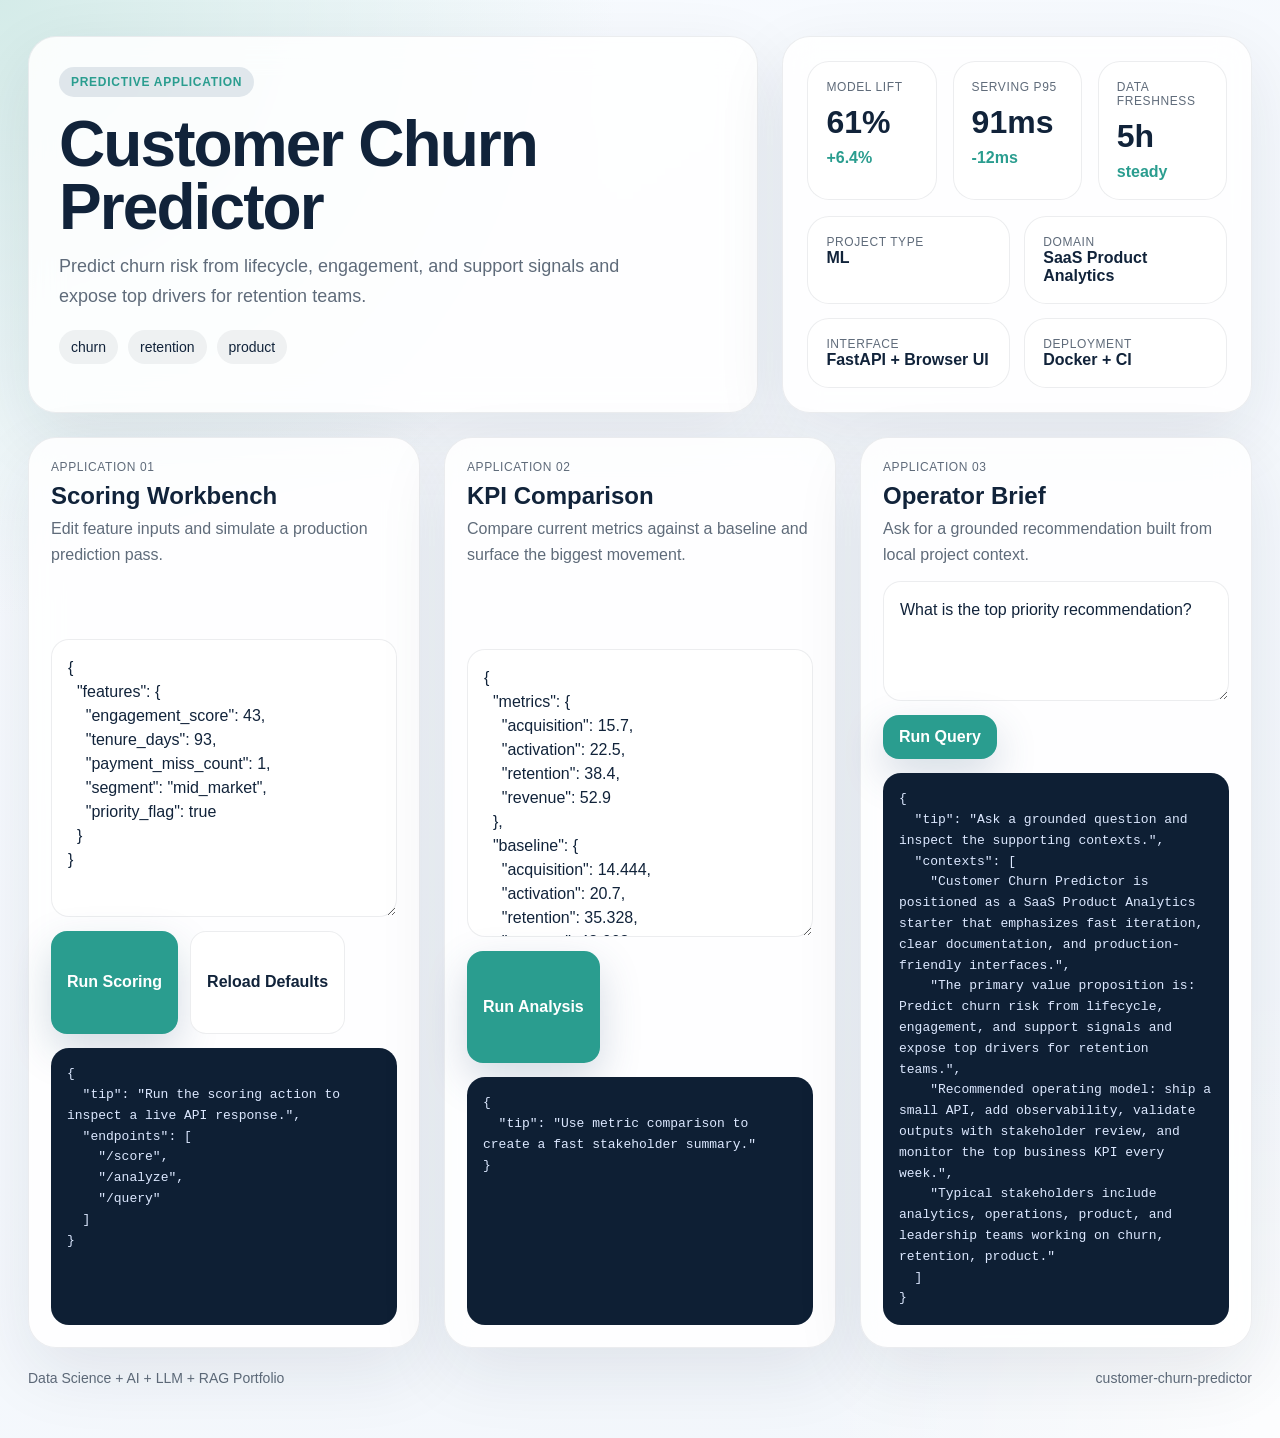
==== src/app/web/index.html @ 60775313 "Publish production-ready portfolio project" ====
<!doctype html>
        <html lang="en">
        <head>
          <meta charset="utf-8">
          <meta name="viewport" content="width=device-width, initial-scale=1">
          <title>Customer Churn Predictor</title>
          <link rel="stylesheet" href="./styles.css">
          <style>:root { --accent: #2a9d8f; }</style>
        </head>
        <body>
          <div class="page">
            <section class="hero">
              <div class="panel hero-copy">
                <span class="eyebrow">Predictive Application</span>
                <h1 id="project-title">Customer Churn Predictor</h1>
                <p id="project-summary" class="lead">Predict churn risk from lifecycle, engagement, and support signals and expose top drivers for retention teams.</p>
                <ul id="project-tags" class="tag-list">
                  <li>churn</li><li>retention</li><li>product</li>
                </ul>
              </div>
              <div class="panel hero-side">
                <div class="metric-grid">
                  <article class='card'><span>Model Lift</span><strong>61%</strong><em>+6.4%</em></article>
<article class='card'><span>Serving P95</span><strong>91ms</strong><em>-12ms</em></article>
<article class='card'><span>Data Freshness</span><strong>5h</strong><em>steady</em></article>
                </div>
                <div class="mini-grid">
                  <article class='mini-card'><span>Project Type</span><strong>ML</strong></article><article class='mini-card'><span>Domain</span><strong>SaaS Product Analytics</strong></article><article class='mini-card'><span>Interface</span><strong>FastAPI + Browser UI</strong></article><article class='mini-card'><span>Deployment</span><strong>Docker + CI</strong></article>
                </div>
              </div>
            </section>
            <section class="app-grid">
              <article class="panel module">
                <div class="module-header">
                  <span>Application 01</span>
                  <h2>Scoring Workbench</h2>
                  <p>Edit feature inputs and simulate a production prediction pass.</p>
                </div>
                <textarea id="score-input"></textarea>
                <div class="button-row">
                  <button id="run-score">Run Scoring</button>
                  <button id="load-defaults" class="secondary" type="button">Reload Defaults</button>
                </div>
                <pre id="score-output"></pre>
              </article>
              <article class="panel module">
                <div class="module-header">
                  <span>Application 02</span>
                  <h2>KPI Comparison</h2>
                  <p>Compare current metrics against a baseline and surface the biggest movement.</p>
                </div>
                <textarea id="analyze-input"></textarea>
                <div class="button-row">
                  <button id="run-analyze">Run Analysis</button>
                </div>
                <pre id="analyze-output"></pre>
              </article>
              <article class="panel module">
                <div class="module-header">
                  <span>Application 03</span>
                  <h2>Operator Brief</h2>
                  <p>Ask for a grounded recommendation built from local project context.</p>
                </div>
                <textarea id="query-input" class="query-input"></textarea>
                <div class="button-row">
                  <button id="run-query">Run Query</button>
                </div>
                <pre id="query-output"></pre>
              </article>
            </section>
            <footer class="footer">
              <span>Data Science + AI + LLM + RAG Portfolio</span>
              <span>customer-churn-predictor</span>
            </footer>
          </div>
          <script id="bootstrap-data" type="application/json">{"project": {"slug": "customer-churn-predictor", "title": "Customer Churn Predictor", "project_type": "ml", "domain": "SaaS Product Analytics", "summary": "Predict churn risk from lifecycle, engagement, and support signals and expose top drivers for retention teams.", "tags": ["churn", "retention", "product"]}, "sample_features": {"engagement_score": 43, "tenure_days": 93, "payment_miss_count": 1, "segment": "mid_market", "priority_flag": true}, "sample_metrics": {"acquisition": 15.7, "activation": 22.5, "retention": 38.4, "revenue": 52.9}, "sample_query": "What is the top priority recommendation?", "knowledge_base": ["Customer Churn Predictor is positioned as a SaaS Product Analytics starter that emphasizes fast iteration, clear documentation, and production-friendly interfaces.", "The primary value proposition is: Predict churn risk from lifecycle, engagement, and support signals and expose top drivers for retention teams.", "Recommended operating model: ship a small API, add observability, validate outputs with stakeholder review, and monitor the top business KPI every week.", "Typical stakeholders include analytics, operations, product, and leadership teams working on churn, retention, product."], "dashboard_metrics": [{"label": "Model Lift", "value": "61%", "delta": "+6.4%"}, {"label": "Serving P95", "value": "91ms", "delta": "-12ms"}, {"label": "Data Freshness", "value": "5h", "delta": "steady"}]}</script>
          <script src="./app.js"></script>
        </body>
        </html>
---- src/app/web/styles.css ----
:root {
  --accent: #3d5a80;
  --accent-soft: rgba(61, 90, 128, 0.14);
  --bg: #f2f6fb;
  --card: rgba(255, 255, 255, 0.86);
  --line: rgba(16, 32, 51, 0.08);
  --ink: #11233a;
  --muted: #5f6b7a;
  --success: #2a9d8f;
}
* { box-sizing: border-box; }
html, body { margin: 0; min-height: 100%; }
body {
  font-family: "Avenir Next", "Segoe UI", sans-serif;
  color: var(--ink);
  background:
    radial-gradient(circle at top left, color-mix(in srgb, var(--accent) 20%, white), transparent 32%),
    radial-gradient(circle at bottom right, rgba(255,255,255,0.82), transparent 24%),
    linear-gradient(145deg, #f8fbff, var(--bg));
}
.page {
  max-width: 1320px;
  margin: 0 auto;
  padding: 36px 28px 52px;
}
.hero {
  display: grid;
  grid-template-columns: 1.4fr 0.9fr;
  gap: 24px;
  margin-bottom: 24px;
}
.panel {
  background: var(--card);
  border: 1px solid var(--line);
  border-radius: 28px;
  box-shadow: 0 24px 70px rgba(17, 35, 58, 0.09);
  backdrop-filter: blur(16px);
}
.hero-copy {
  padding: 30px;
}
.eyebrow {
  display: inline-flex;
  align-items: center;
  gap: 8px;
  padding: 8px 12px;
  background: var(--accent-soft);
  color: var(--accent);
  border-radius: 999px;
  text-transform: uppercase;
  letter-spacing: 0.06em;
  font-size: 12px;
  font-weight: 700;
}
h1 {
  margin: 16px 0 14px;
  font-size: clamp(2.2rem, 5vw, 4rem);
  line-height: 0.98;
  letter-spacing: -0.03em;
}
.lead {
  font-size: 18px;
  line-height: 1.65;
  color: var(--muted);
  max-width: 60ch;
  margin: 0;
}
.tag-list {
  display: flex;
  flex-wrap: wrap;
  gap: 10px;
  list-style: none;
  margin: 18px 0 0;
  padding: 0;
}
.tag-list li {
  padding: 9px 12px;
  border-radius: 999px;
  background: rgba(17, 35, 58, 0.06);
  color: var(--ink);
  font-size: 14px;
}
.hero-side {
  padding: 24px;
  display: grid;
  gap: 16px;
  align-content: space-between;
}
.metric-grid {
  display: grid;
  grid-template-columns: repeat(3, minmax(0, 1fr));
  gap: 16px;
}
.metric-card,
.mini-card,
.card {
  background: white;
  border: 1px solid var(--line);
  border-radius: 22px;
  padding: 18px;
}
.metric-card span,
.card span,
.mini-card span,
.module-header span {
  display: block;
  color: var(--muted);
  text-transform: uppercase;
  letter-spacing: 0.05em;
  font-size: 12px;
}
.metric-card strong,
.card strong {
  display: block;
  font-size: 32px;
  margin-top: 10px;
}
.metric-card em,
.card em {
  display: inline-block;
  margin-top: 8px;
  font-style: normal;
  color: var(--accent);
  font-weight: 700;
}
.mini-grid {
  display: grid;
  grid-template-columns: repeat(2, minmax(0, 1fr));
  gap: 14px;
}
.app-grid {
  display: grid;
  grid-template-columns: repeat(3, minmax(0, 1fr));
  gap: 24px;
}
.module {
  padding: 22px;
  display: grid;
  gap: 14px;
}
.module-header h2 {
  margin: 8px 0 6px;
  font-size: 24px;
}
.module-header p {
  margin: 0;
  color: var(--muted);
  line-height: 1.6;
}
textarea, input, button {
  font: inherit;
}
textarea {
  width: 100%;
  min-height: 220px;
  resize: vertical;
  border: 1px solid var(--line);
  border-radius: 18px;
  padding: 16px;
  background: rgba(255,255,255,0.92);
  color: var(--ink);
  line-height: 1.5;
}
.query-input {
  min-height: 120px;
}
button {
  border: 0;
  border-radius: 16px;
  background: var(--accent);
  color: white;
  padding: 13px 16px;
  font-weight: 700;
  cursor: pointer;
  box-shadow: 0 16px 40px rgba(61, 90, 128, 0.22);
}
button.secondary {
  background: white;
  color: var(--ink);
  border: 1px solid var(--line);
  box-shadow: none;
}
.button-row {
  display: flex;
  gap: 12px;
  flex-wrap: wrap;
}
pre {
  margin: 0;
  white-space: pre-wrap;
  word-break: break-word;
  background: #0e1f34;
  color: #dce8ff;
  border-radius: 18px;
  padding: 16px;
  min-height: 180px;
  font-size: 13px;
  line-height: 1.6;
  overflow: auto;
}
.footer {
  display: flex;
  justify-content: space-between;
  margin-top: 22px;
  color: var(--muted);
  font-size: 14px;
}
@media (max-width: 1080px) {
  .hero, .app-grid { grid-template-columns: 1fr; }
  .metric-grid { grid-template-columns: 1fr; }
}
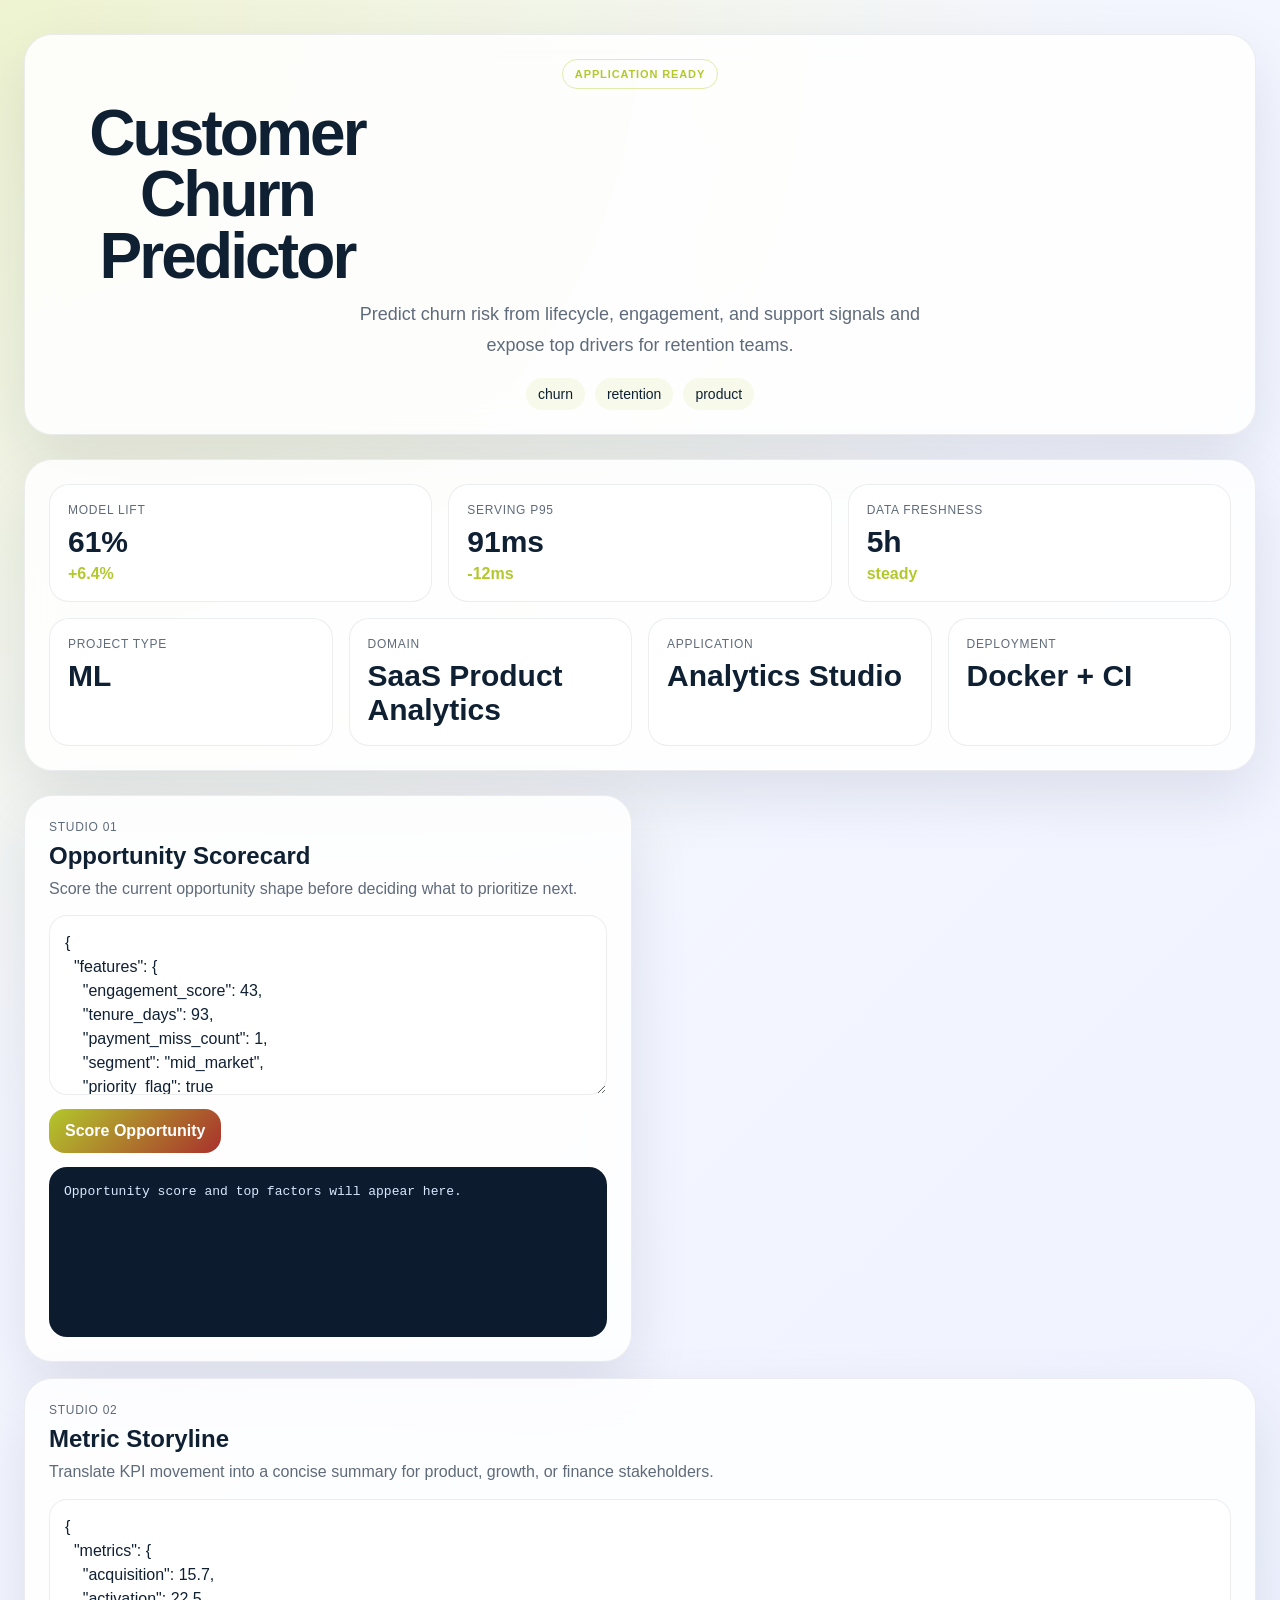
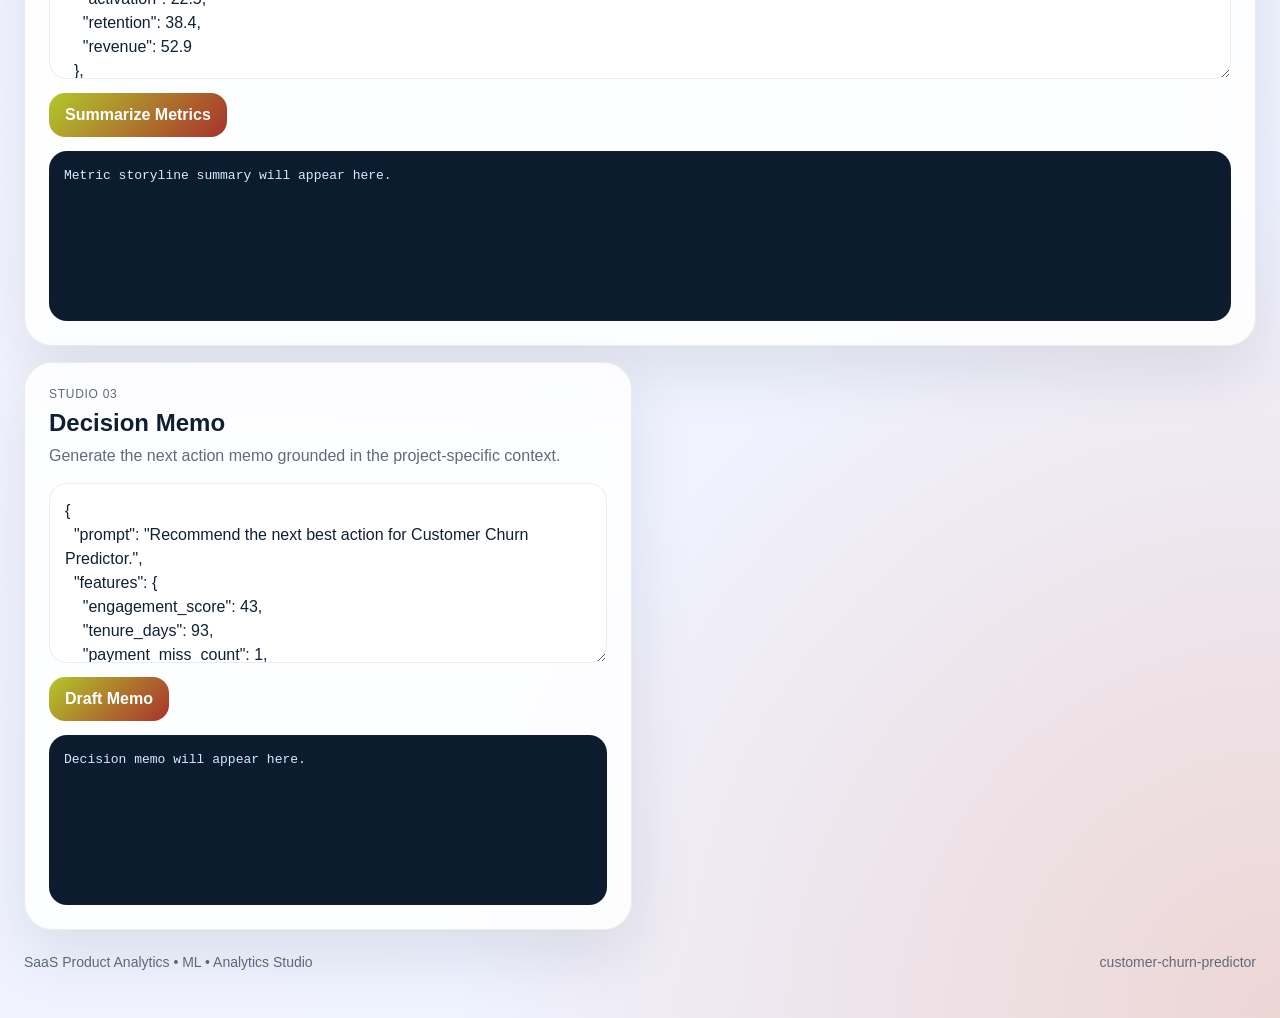
==== commit 18707084: "Publish production-ready portfolio project" ====
--- a/src/app/web/index.html
+++ b/src/app/web/index.html
@@ -6,13 +6,12 @@
           <meta name="viewport" content="width=device-width, initial-scale=1">
           <title>Customer Churn Predictor</title>
           <link rel="stylesheet" href="./styles.css">
-          <style>:root { --accent: #2a9d8f; }</style>
         </head>
-        <body>
-          <div class="page">
+        <body class="surface-aurora">
+          <div class="page layout-folio eyebrow-outline headline-compact modules-2 hero-align-split">
             <section class="hero">
               <div class="panel hero-copy">
-                <span class="eyebrow">Predictive Application</span>
+                <span class="eyebrow" data-health>Analytics Studio</span>
                 <h1 id="project-title">Customer Churn Predictor</h1>
                 <p id="project-summary" class="lead">Predict churn risk from lifecycle, engagement, and support signals and expose top drivers for retention teams.</p>
                 <ul id="project-tags" class="tag-list">
@@ -26,55 +25,90 @@
 <article class='card'><span>Data Freshness</span><strong>5h</strong><em>steady</em></article>
                 </div>
                 <div class="mini-grid">
-                  <article class='mini-card'><span>Project Type</span><strong>ML</strong></article><article class='mini-card'><span>Domain</span><strong>SaaS Product Analytics</strong></article><article class='mini-card'><span>Interface</span><strong>FastAPI + Browser UI</strong></article><article class='mini-card'><span>Deployment</span><strong>Docker + CI</strong></article>
+                  <article class='mini-card'><span>Project Type</span><strong>ML</strong></article><article class='mini-card'><span>Domain</span><strong>SaaS Product Analytics</strong></article><article class='mini-card'><span>Application</span><strong>Analytics Studio</strong></article><article class='mini-card'><span>Deployment</span><strong>Docker + CI</strong></article>
                 </div>
               </div>
             </section>
             <section class="app-grid">
-              <article class="panel module">
-                <div class="module-header">
-                  <span>Application 01</span>
-                  <h2>Scoring Workbench</h2>
-                  <p>Edit feature inputs and simulate a production prediction pass.</p>
-                </div>
-                <textarea id="score-input"></textarea>
-                <div class="button-row">
-                  <button id="run-score">Run Scoring</button>
-                  <button id="load-defaults" class="secondary" type="button">Reload Defaults</button>
-                </div>
-                <pre id="score-output"></pre>
-              </article>
-              <article class="panel module">
-                <div class="module-header">
-                  <span>Application 02</span>
-                  <h2>KPI Comparison</h2>
-                  <p>Compare current metrics against a baseline and surface the biggest movement.</p>
-                </div>
-                <textarea id="analyze-input"></textarea>
-                <div class="button-row">
-                  <button id="run-analyze">Run Analysis</button>
-                </div>
-                <pre id="analyze-output"></pre>
-              </article>
-              <article class="panel module">
-                <div class="module-header">
-                  <span>Application 03</span>
-                  <h2>Operator Brief</h2>
-                  <p>Ask for a grounded recommendation built from local project context.</p>
-                </div>
-                <textarea id="query-input" class="query-input"></textarea>
-                <div class="button-row">
-                  <button id="run-query">Run Query</button>
-                </div>
-                <pre id="query-output"></pre>
-              </article>
+              <article class="panel module js-module span-normal">
+          <div class="module-header">
+            <span>Studio 01</span>
+            <h2>Opportunity Scorecard</h2>
+            <p>Score the current opportunity shape before deciding what to prioritize next.</p>
+          </div>
+          <textarea class="js-input">{
+  &quot;features&quot;: {
+    &quot;engagement_score&quot;: 43,
+    &quot;tenure_days&quot;: 93,
+    &quot;payment_miss_count&quot;: 1,
+    &quot;segment&quot;: &quot;mid_market&quot;,
+    &quot;priority_flag&quot;: true
+  }
+}</textarea>
+          <div class="button-row">
+            <button class="js-run" data-endpoint="/score" data-input-mode="json">Score Opportunity</button>
+          </div>
+          <pre class="js-output">Opportunity score and top factors will appear here.</pre>
+        </article>
+<article class="panel module js-module span-wide">
+          <div class="module-header">
+            <span>Studio 02</span>
+            <h2>Metric Storyline</h2>
+            <p>Translate KPI movement into a concise summary for product, growth, or finance stakeholders.</p>
+          </div>
+          <textarea class="js-input">{
+  &quot;metrics&quot;: {
+    &quot;acquisition&quot;: 15.7,
+    &quot;activation&quot;: 22.5,
+    &quot;retention&quot;: 38.4,
+    &quot;revenue&quot;: 52.9
+  },
+  &quot;baseline&quot;: {
+    &quot;acquisition&quot;: 14.44,
+    &quot;activation&quot;: 20.7,
+    &quot;retention&quot;: 35.33,
+    &quot;revenue&quot;: 48.67
+  }
+}</textarea>
+          <div class="button-row">
+            <button class="js-run" data-endpoint="/analyze" data-input-mode="json">Summarize Metrics</button>
+          </div>
+          <pre class="js-output">Metric storyline summary will appear here.</pre>
+        </article>
+<article class="panel module js-module span-normal">
+          <div class="module-header">
+            <span>Studio 03</span>
+            <h2>Decision Memo</h2>
+            <p>Generate the next action memo grounded in the project-specific context.</p>
+          </div>
+          <textarea class="js-input">{
+  &quot;prompt&quot;: &quot;Recommend the next best action for Customer Churn Predictor.&quot;,
+  &quot;features&quot;: {
+    &quot;engagement_score&quot;: 43,
+    &quot;tenure_days&quot;: 93,
+    &quot;payment_miss_count&quot;: 1,
+    &quot;segment&quot;: &quot;mid_market&quot;,
+    &quot;priority_flag&quot;: true
+  },
+  &quot;metrics&quot;: {
+    &quot;acquisition&quot;: 15.7,
+    &quot;activation&quot;: 22.5,
+    &quot;retention&quot;: 38.4,
+    &quot;revenue&quot;: 52.9
+  }
+}</textarea>
+          <div class="button-row">
+            <button class="js-run" data-endpoint="/recommend" data-input-mode="json">Draft Memo</button>
+          </div>
+          <pre class="js-output">Decision memo will appear here.</pre>
+        </article>
             </section>
             <footer class="footer">
-              <span>Data Science + AI + LLM + RAG Portfolio</span>
+              <span>SaaS Product Analytics • ML • Analytics Studio</span>
               <span>customer-churn-predictor</span>
             </footer>
           </div>
-          <script id="bootstrap-data" type="application/json">{"project": {"slug": "customer-churn-predictor", "title": "Customer Churn Predictor", "project_type": "ml", "domain": "SaaS Product Analytics", "summary": "Predict churn risk from lifecycle, engagement, and support signals and expose top drivers for retention teams.", "tags": ["churn", "retention", "product"]}, "sample_features": {"engagement_score": 43, "tenure_days": 93, "payment_miss_count": 1, "segment": "mid_market", "priority_flag": true}, "sample_metrics": {"acquisition": 15.7, "activation": 22.5, "retention": 38.4, "revenue": 52.9}, "sample_query": "What is the top priority recommendation?", "knowledge_base": ["Customer Churn Predictor is positioned as a SaaS Product Analytics starter that emphasizes fast iteration, clear documentation, and production-friendly interfaces.", "The primary value proposition is: Predict churn risk from lifecycle, engagement, and support signals and expose top drivers for retention teams.", "Recommended operating model: ship a small API, add observability, validate outputs with stakeholder review, and monitor the top business KPI every week.", "Typical stakeholders include analytics, operations, product, and leadership teams working on churn, retention, product."], "dashboard_metrics": [{"label": "Model Lift", "value": "61%", "delta": "+6.4%"}, {"label": "Serving P95", "value": "91ms", "delta": "-12ms"}, {"label": "Data Freshness", "value": "5h", "delta": "steady"}]}</script>
+          <script id="bootstrap-data" type="application/json">{"project": {"slug": "customer-churn-predictor", "title": "Customer Churn Predictor", "project_type": "ml", "domain": "SaaS Product Analytics", "summary": "Predict churn risk from lifecycle, engagement, and support signals and expose top drivers for retention teams.", "tags": ["churn", "retention", "product"]}, "app_archetype": "studio", "ui_profile": {"layout": "folio", "surface": "aurora", "font_stack": "\"Plus Jakarta Sans\", \"Segoe UI\", sans-serif", "radius": 28, "shadow": 62, "eyebrow_style": "outline", "module_columns": 2, "hero_align": "split", "headline_mode": "compact"}, "app_modules": [{"label": "Studio 01", "title": "Opportunity Scorecard", "description": "Score the current opportunity shape before deciding what to prioritize next.", "endpoint": "/score", "input_mode": "json", "cta": "Score Opportunity", "prefill": "{\n  \"features\": {\n    \"engagement_score\": 43,\n    \"tenure_days\": 93,\n    \"payment_miss_count\": 1,\n    \"segment\": \"mid_market\",\n    \"priority_flag\": true\n  }\n}", "hint": "Opportunity score and top factors will appear here.", "span": "normal"}, {"label": "Studio 02", "title": "Metric Storyline", "description": "Translate KPI movement into a concise summary for product, growth, or finance stakeholders.", "endpoint": "/analyze", "input_mode": "json", "cta": "Summarize Metrics", "prefill": "{\n  \"metrics\": {\n    \"acquisition\": 15.7,\n    \"activation\": 22.5,\n    \"retention\": 38.4,\n    \"revenue\": 52.9\n  },\n  \"baseline\": {\n    \"acquisition\": 14.44,\n    \"activation\": 20.7,\n    \"retention\": 35.33,\n    \"revenue\": 48.67\n  }\n}", "hint": "Metric storyline summary will appear here.", "span": "wide"}, {"label": "Studio 03", "title": "Decision Memo", "description": "Generate the next action memo grounded in the project-specific context.", "endpoint": "/recommend", "input_mode": "json", "cta": "Draft Memo", "prefill": "{\n  \"prompt\": \"Recommend the next best action for Customer Churn Predictor.\",\n  \"features\": {\n    \"engagement_score\": 43,\n    \"tenure_days\": 93,\n    \"payment_miss_count\": 1,\n    \"segment\": \"mid_market\",\n    \"priority_flag\": true\n  },\n  \"metrics\": {\n    \"acquisition\": 15.7,\n    \"activation\": 22.5,\n    \"retention\": 38.4,\n    \"revenue\": 52.9\n  }\n}", "hint": "Decision memo will appear here.", "span": "normal"}], "sample_features": {"engagement_score": 43, "tenure_days": 93, "payment_miss_count": 1, "segment": "mid_market", "priority_flag": true}, "sample_metrics": {"acquisition": 15.7, "activation": 22.5, "retention": 38.4, "revenue": 52.9}, "knowledge_base": ["Customer Churn Predictor is positioned as a SaaS Product Analytics starter that emphasizes fast iteration, clear documentation, and production-friendly interfaces.", "The primary value proposition is: Predict churn risk from lifecycle, engagement, and support signals and expose top drivers for retention teams.", "Recommended operating model: ship a small API, add observability, validate outputs with stakeholder review, and monitor the top business KPI every week.", "Typical stakeholders include analytics, operations, product, and leadership teams working on churn, retention, product."], "dashboard_metrics": [{"label": "Model Lift", "value": "61%", "delta": "+6.4%"}, {"label": "Serving P95", "value": "91ms", "delta": "-12ms"}, {"label": "Data Freshness", "value": "5h", "delta": "steady"}]}</script>
           <script src="./app.js"></script>
         </body>
         </html>
--- a/src/app/web/styles.css
+++ b/src/app/web/styles.css
@@ -1,141 +1,185 @@
 
 :root {
-  --accent: #3d5a80;
-  --accent-soft: rgba(61, 90, 128, 0.14);
-  --bg: #f2f6fb;
+  --accent: #b3c82c;
+  --accent-2: #a9312c;
+  --accent-soft: color-mix(in srgb, var(--accent) 18%, white);
+  --radius: 28px;
+  --shadow-size: 62px;
+  --font-stack: "Plus Jakarta Sans", "Segoe UI", sans-serif;
+  --bg: #f4f7fb;
   --card: rgba(255, 255, 255, 0.86);
   --line: rgba(16, 32, 51, 0.08);
-  --ink: #11233a;
+  --ink: #102033;
   --muted: #5f6b7a;
-  --success: #2a9d8f;
+  --output-bg: #0d1b2e;
+  --output-ink: #dae8ff;
 }
 * { box-sizing: border-box; }
 html, body { margin: 0; min-height: 100%; }
 body {
-  font-family: "Avenir Next", "Segoe UI", sans-serif;
+  font-family: var(--font-stack);
   color: var(--ink);
-  background:
-    radial-gradient(circle at top left, color-mix(in srgb, var(--accent) 20%, white), transparent 32%),
-    radial-gradient(circle at bottom right, rgba(255,255,255,0.82), transparent 24%),
-    linear-gradient(145deg, #f8fbff, var(--bg));
+  background: linear-gradient(145deg, #f8fbff, var(--bg));
+}
+body.surface-mist {
+  --bg: #eef4fb;
+  background:
+    radial-gradient(circle at top left, color-mix(in srgb, var(--accent) 18%, white), transparent 34%),
+    linear-gradient(145deg, #fbfdff, var(--bg));
+}
+body.surface-aurora {
+  --bg: #edf1ff;
+  background:
+    radial-gradient(circle at 0% 0%, color-mix(in srgb, var(--accent) 22%, white), transparent 38%),
+    radial-gradient(circle at 100% 100%, color-mix(in srgb, var(--accent-2) 20%, white), transparent 28%),
+    linear-gradient(135deg, #f7f8ff, var(--bg));
+}
+body.surface-sand {
+  --bg: #f5efe8;
+  --card: rgba(255, 251, 246, 0.9);
+  background:
+    linear-gradient(135deg, rgba(255,255,255,0.82), rgba(245, 239, 232, 0.98)),
+    radial-gradient(circle at top right, color-mix(in srgb, var(--accent) 16%, white), transparent 32%);
+}
+body.surface-slate {
+  --bg: #ecf0f7;
+  --card: rgba(248, 250, 255, 0.88);
+  background:
+    linear-gradient(160deg, #f7f9fc, var(--bg)),
+    radial-gradient(circle at bottom left, color-mix(in srgb, var(--accent-2) 16%, white), transparent 34%);
+}
+body.surface-paper {
+  --bg: #f8f8f4;
+  --card: rgba(255,255,255,0.93);
+  background:
+    linear-gradient(180deg, #fffefb, var(--bg));
+}
+body.surface-ink {
+  --bg: #0f1726;
+  --card: rgba(15, 23, 38, 0.88);
+  --line: rgba(226, 238, 255, 0.1);
+  --ink: #f5f8ff;
+  --muted: #b4c0cf;
+  --output-bg: rgba(255,255,255,0.06);
+  --output-ink: #f5f8ff;
+  background:
+    radial-gradient(circle at top left, color-mix(in srgb, var(--accent) 28%, transparent), transparent 42%),
+    linear-gradient(145deg, #09111d, var(--bg));
 }
 .page {
-  max-width: 1320px;
+  max-width: 1360px;
   margin: 0 auto;
-  padding: 36px 28px 52px;
-}
-.hero {
-  display: grid;
-  grid-template-columns: 1.4fr 0.9fr;
+  padding: 34px 24px 48px;
+  display: grid;
   gap: 24px;
-  margin-bottom: 24px;
 }
 .panel {
   background: var(--card);
   border: 1px solid var(--line);
-  border-radius: 28px;
-  box-shadow: 0 24px 70px rgba(17, 35, 58, 0.09);
-  backdrop-filter: blur(16px);
-}
-.hero-copy {
-  padding: 30px;
+  border-radius: var(--radius);
+  box-shadow: 0 24px var(--shadow-size) rgba(16, 32, 51, 0.1);
+  backdrop-filter: blur(18px);
+}
+.hero {
+  display: grid;
+  gap: 24px;
+}
+.hero-copy,
+.hero-side,
+.module {
+  padding: 24px;
 }
 .eyebrow {
   display: inline-flex;
   align-items: center;
   gap: 8px;
   padding: 8px 12px;
+  border-radius: 999px;
   background: var(--accent-soft);
   color: var(--accent);
-  border-radius: 999px;
   text-transform: uppercase;
-  letter-spacing: 0.06em;
-  font-size: 12px;
-  font-weight: 700;
+  letter-spacing: 0.08em;
+  font-size: 11px;
+  font-weight: 800;
+}
+.page.eyebrow-outline .eyebrow {
+  background: transparent;
+  border: 1px solid color-mix(in srgb, var(--accent) 40%, white);
+}
+.page.eyebrow-soft .eyebrow {
+  background: color-mix(in srgb, var(--accent) 12%, white);
+  color: color-mix(in srgb, var(--accent) 82%, black);
 }
 h1 {
-  margin: 16px 0 14px;
-  font-size: clamp(2.2rem, 5vw, 4rem);
-  line-height: 0.98;
-  letter-spacing: -0.03em;
-}
+  margin: 14px 0 12px;
+  font-size: clamp(2.2rem, 5vw, 4.4rem);
+  line-height: 0.96;
+  letter-spacing: -0.045em;
+}
+.page.headline-compact h1 { max-width: 10ch; }
+.page.headline-tall h1 { line-height: 1.03; font-size: clamp(2.4rem, 5vw, 4.8rem); }
 .lead {
+  margin: 0;
   font-size: 18px;
-  line-height: 1.65;
+  line-height: 1.68;
   color: var(--muted);
-  max-width: 60ch;
-  margin: 0;
+  max-width: 62ch;
 }
 .tag-list {
+  list-style: none;
   display: flex;
   flex-wrap: wrap;
   gap: 10px;
-  list-style: none;
   margin: 18px 0 0;
   padding: 0;
 }
 .tag-list li {
-  padding: 9px 12px;
+  padding: 8px 12px;
   border-radius: 999px;
-  background: rgba(17, 35, 58, 0.06);
+  background: color-mix(in srgb, var(--accent) 10%, white);
   color: var(--ink);
   font-size: 14px;
 }
 .hero-side {
-  padding: 24px;
   display: grid;
   gap: 16px;
-  align-content: space-between;
-}
-.metric-grid {
-  display: grid;
-  grid-template-columns: repeat(3, minmax(0, 1fr));
+}
+.metric-grid,
+.mini-grid,
+.app-grid {
+  display: grid;
   gap: 16px;
 }
-.metric-card,
-.mini-card,
-.card {
-  background: white;
+.card,
+.mini-card {
+  background: color-mix(in srgb, var(--card) 92%, white);
   border: 1px solid var(--line);
-  border-radius: 22px;
+  border-radius: calc(var(--radius) - 8px);
   padding: 18px;
 }
-.metric-card span,
 .card span,
 .mini-card span,
 .module-header span {
   display: block;
   color: var(--muted);
   text-transform: uppercase;
-  letter-spacing: 0.05em;
+  letter-spacing: 0.06em;
   font-size: 12px;
 }
-.metric-card strong,
-.card strong {
+.card strong,
+.mini-card strong {
   display: block;
-  font-size: 32px;
-  margin-top: 10px;
-}
-.metric-card em,
+  margin-top: 8px;
+  font-size: 30px;
+}
 .card em {
   display: inline-block;
-  margin-top: 8px;
+  margin-top: 6px;
   font-style: normal;
   color: var(--accent);
   font-weight: 700;
 }
-.mini-grid {
-  display: grid;
-  grid-template-columns: repeat(2, minmax(0, 1fr));
-  gap: 14px;
-}
-.app-grid {
-  display: grid;
-  grid-template-columns: repeat(3, minmax(0, 1fr));
-  gap: 24px;
-}
 .module {
-  padding: 22px;
   display: grid;
   gap: 14px;
 }
@@ -148,65 +192,157 @@
   color: var(--muted);
   line-height: 1.6;
 }
-textarea, input, button {
+textarea,
+button {
   font: inherit;
 }
 textarea {
   width: 100%;
-  min-height: 220px;
+  min-height: 180px;
   resize: vertical;
   border: 1px solid var(--line);
-  border-radius: 18px;
-  padding: 16px;
-  background: rgba(255,255,255,0.92);
+  border-radius: calc(var(--radius) - 10px);
+  padding: 15px;
+  background: rgba(255,255,255,0.82);
   color: var(--ink);
   line-height: 1.5;
 }
-.query-input {
-  min-height: 120px;
+body.surface-ink textarea {
+  background: rgba(255,255,255,0.05);
+}
+.module-input-text {
+  min-height: 110px;
+}
+.button-row {
+  display: flex;
+  flex-wrap: wrap;
+  gap: 10px;
 }
 button {
   border: 0;
   border-radius: 16px;
-  background: var(--accent);
+  background: linear-gradient(135deg, var(--accent), var(--accent-2));
   color: white;
   padding: 13px 16px;
   font-weight: 700;
   cursor: pointer;
-  box-shadow: 0 16px 40px rgba(61, 90, 128, 0.22);
-}
-button.secondary {
-  background: white;
-  color: var(--ink);
-  border: 1px solid var(--line);
-  box-shadow: none;
-}
-.button-row {
-  display: flex;
-  gap: 12px;
-  flex-wrap: wrap;
 }
 pre {
   margin: 0;
   white-space: pre-wrap;
   word-break: break-word;
-  background: #0e1f34;
-  color: #dce8ff;
-  border-radius: 18px;
-  padding: 16px;
-  min-height: 180px;
+  background: var(--output-bg);
+  color: var(--output-ink);
+  border-radius: calc(var(--radius) - 10px);
+  padding: 15px;
+  min-height: 170px;
+  line-height: 1.58;
   font-size: 13px;
-  line-height: 1.6;
   overflow: auto;
 }
 .footer {
   display: flex;
   justify-content: space-between;
-  margin-top: 22px;
   color: var(--muted);
   font-size: 14px;
 }
-@media (max-width: 1080px) {
-  .hero, .app-grid { grid-template-columns: 1fr; }
-  .metric-grid { grid-template-columns: 1fr; }
-}
+.page.layout-horizon .hero {
+  grid-template-columns: 1.45fr 1fr;
+  align-items: stretch;
+}
+.page.layout-horizon.modules-2 .app-grid,
+.page.layout-horizon.modules-3 .app-grid {
+  grid-template-columns: repeat(3, minmax(0, 1fr));
+}
+.page.layout-rail .hero {
+  grid-template-columns: 0.92fr 1.08fr;
+}
+.page.layout-rail .hero-copy {
+  padding-top: 34px;
+}
+.page.layout-rail .app-grid {
+  grid-template-columns: repeat(2, minmax(0, 1fr));
+}
+.page.layout-folio .hero {
+  grid-template-columns: 1fr;
+}
+.page.layout-folio .hero-copy {
+  text-align: center;
+}
+.page.layout-folio .lead {
+  margin-inline: auto;
+}
+.page.layout-folio .tag-list {
+  justify-content: center;
+}
+.page.layout-folio .metric-grid {
+  grid-template-columns: repeat(3, minmax(0, 1fr));
+}
+.page.layout-folio .mini-grid {
+  grid-template-columns: repeat(4, minmax(0, 1fr));
+}
+.page.layout-folio .app-grid {
+  grid-template-columns: repeat(2, minmax(0, 1fr));
+}
+.page.layout-board .hero {
+  grid-template-columns: 1fr;
+}
+.page.layout-board .hero-side {
+  grid-template-columns: 1.2fr 0.8fr;
+  align-items: start;
+}
+.page.layout-board .metric-grid {
+  grid-template-columns: repeat(3, minmax(0, 1fr));
+}
+.page.layout-board .app-grid {
+  grid-template-columns: repeat(4, minmax(0, 1fr));
+}
+.page.layout-stack .hero {
+  grid-template-columns: 1fr;
+}
+.page.layout-stack .hero-side {
+  grid-template-columns: repeat(2, minmax(0, 1fr));
+}
+.page.layout-stack .app-grid {
+  grid-template-columns: repeat(3, minmax(0, 1fr));
+}
+.page.layout-console .hero {
+  grid-template-columns: 1.1fr 0.9fr;
+}
+.page.layout-console .panel,
+.page.layout-console .card,
+.page.layout-console .mini-card {
+  border-radius: 18px;
+}
+.page.modules-2 .app-grid {
+  grid-template-columns: repeat(2, minmax(0, 1fr));
+}
+.module.span-wide {
+  grid-column: span 2;
+}
+.hero-align-center .hero-copy {
+  text-align: center;
+}
+.hero-align-center .lead,
+.hero-align-center .tag-list {
+  margin-inline: auto;
+  justify-content: center;
+}
+@media (max-width: 1120px) {
+  .page.layout-horizon .hero,
+  .page.layout-rail .hero,
+  .page.layout-console .hero,
+  .page.layout-board .hero-side,
+  .page.layout-folio .mini-grid,
+  .page.layout-stack .hero-side,
+  .page.modules-2 .app-grid,
+  .page.layout-board .app-grid,
+  .page.layout-stack .app-grid,
+  .page.layout-horizon.modules-3 .app-grid,
+  .page.layout-folio .app-grid {
+    grid-template-columns: 1fr;
+  }
+  .module.span-wide {
+    grid-column: auto;
+  }
+}
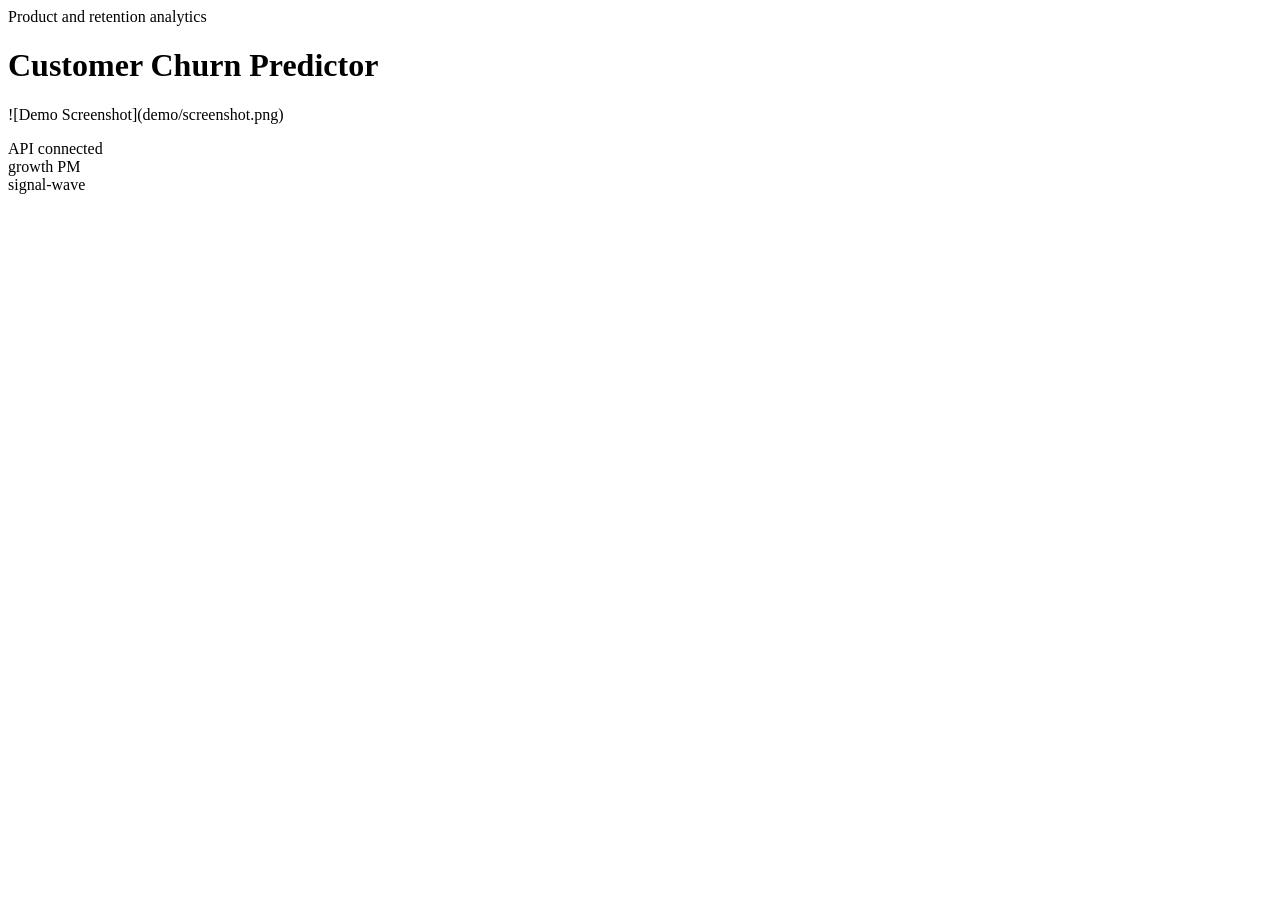
==== commit 655acc41: "Upgrade to production-grade app scaffold and 3D landing page" ====
--- a/src/app/web/index.html
+++ b/src/app/web/index.html
@@ -1,114 +1,29 @@
-
-        <!doctype html>
-        <html lang="en">
-        <head>
-          <meta charset="utf-8">
-          <meta name="viewport" content="width=device-width, initial-scale=1">
-          <title>Customer Churn Predictor</title>
-          <link rel="stylesheet" href="./styles.css">
-        </head>
-        <body class="surface-aurora">
-          <div class="page layout-folio eyebrow-outline headline-compact modules-2 hero-align-split">
-            <section class="hero">
-              <div class="panel hero-copy">
-                <span class="eyebrow" data-health>Analytics Studio</span>
-                <h1 id="project-title">Customer Churn Predictor</h1>
-                <p id="project-summary" class="lead">Predict churn risk from lifecycle, engagement, and support signals and expose top drivers for retention teams.</p>
-                <ul id="project-tags" class="tag-list">
-                  <li>churn</li><li>retention</li><li>product</li>
-                </ul>
-              </div>
-              <div class="panel hero-side">
-                <div class="metric-grid">
-                  <article class='card'><span>Model Lift</span><strong>61%</strong><em>+6.4%</em></article>
-<article class='card'><span>Serving P95</span><strong>91ms</strong><em>-12ms</em></article>
-<article class='card'><span>Data Freshness</span><strong>5h</strong><em>steady</em></article>
-                </div>
-                <div class="mini-grid">
-                  <article class='mini-card'><span>Project Type</span><strong>ML</strong></article><article class='mini-card'><span>Domain</span><strong>SaaS Product Analytics</strong></article><article class='mini-card'><span>Application</span><strong>Analytics Studio</strong></article><article class='mini-card'><span>Deployment</span><strong>Docker + CI</strong></article>
-                </div>
-              </div>
-            </section>
-            <section class="app-grid">
-              <article class="panel module js-module span-normal">
-          <div class="module-header">
-            <span>Studio 01</span>
-            <h2>Opportunity Scorecard</h2>
-            <p>Score the current opportunity shape before deciding what to prioritize next.</p>
-          </div>
-          <textarea class="js-input">{
-  &quot;features&quot;: {
-    &quot;engagement_score&quot;: 43,
-    &quot;tenure_days&quot;: 93,
-    &quot;payment_miss_count&quot;: 1,
-    &quot;segment&quot;: &quot;mid_market&quot;,
-    &quot;priority_flag&quot;: true
-  }
-}</textarea>
-          <div class="button-row">
-            <button class="js-run" data-endpoint="/score" data-input-mode="json">Score Opportunity</button>
-          </div>
-          <pre class="js-output">Opportunity score and top factors will appear here.</pre>
-        </article>
-<article class="panel module js-module span-wide">
-          <div class="module-header">
-            <span>Studio 02</span>
-            <h2>Metric Storyline</h2>
-            <p>Translate KPI movement into a concise summary for product, growth, or finance stakeholders.</p>
-          </div>
-          <textarea class="js-input">{
-  &quot;metrics&quot;: {
-    &quot;acquisition&quot;: 15.7,
-    &quot;activation&quot;: 22.5,
-    &quot;retention&quot;: 38.4,
-    &quot;revenue&quot;: 52.9
-  },
-  &quot;baseline&quot;: {
-    &quot;acquisition&quot;: 14.44,
-    &quot;activation&quot;: 20.7,
-    &quot;retention&quot;: 35.33,
-    &quot;revenue&quot;: 48.67
-  }
-}</textarea>
-          <div class="button-row">
-            <button class="js-run" data-endpoint="/analyze" data-input-mode="json">Summarize Metrics</button>
-          </div>
-          <pre class="js-output">Metric storyline summary will appear here.</pre>
-        </article>
-<article class="panel module js-module span-normal">
-          <div class="module-header">
-            <span>Studio 03</span>
-            <h2>Decision Memo</h2>
-            <p>Generate the next action memo grounded in the project-specific context.</p>
-          </div>
-          <textarea class="js-input">{
-  &quot;prompt&quot;: &quot;Recommend the next best action for Customer Churn Predictor.&quot;,
-  &quot;features&quot;: {
-    &quot;engagement_score&quot;: 43,
-    &quot;tenure_days&quot;: 93,
-    &quot;payment_miss_count&quot;: 1,
-    &quot;segment&quot;: &quot;mid_market&quot;,
-    &quot;priority_flag&quot;: true
-  },
-  &quot;metrics&quot;: {
-    &quot;acquisition&quot;: 15.7,
-    &quot;activation&quot;: 22.5,
-    &quot;retention&quot;: 38.4,
-    &quot;revenue&quot;: 52.9
-  }
-}</textarea>
-          <div class="button-row">
-            <button class="js-run" data-endpoint="/recommend" data-input-mode="json">Draft Memo</button>
-          </div>
-          <pre class="js-output">Decision memo will appear here.</pre>
-        </article>
-            </section>
-            <footer class="footer">
-              <span>SaaS Product Analytics • ML • Analytics Studio</span>
-              <span>customer-churn-predictor</span>
-            </footer>
-          </div>
-          <script id="bootstrap-data" type="application/json">{"project": {"slug": "customer-churn-predictor", "title": "Customer Churn Predictor", "project_type": "ml", "domain": "SaaS Product Analytics", "summary": "Predict churn risk from lifecycle, engagement, and support signals and expose top drivers for retention teams.", "tags": ["churn", "retention", "product"]}, "app_archetype": "studio", "ui_profile": {"layout": "folio", "surface": "aurora", "font_stack": "\"Plus Jakarta Sans\", \"Segoe UI\", sans-serif", "radius": 28, "shadow": 62, "eyebrow_style": "outline", "module_columns": 2, "hero_align": "split", "headline_mode": "compact"}, "app_modules": [{"label": "Studio 01", "title": "Opportunity Scorecard", "description": "Score the current opportunity shape before deciding what to prioritize next.", "endpoint": "/score", "input_mode": "json", "cta": "Score Opportunity", "prefill": "{\n  \"features\": {\n    \"engagement_score\": 43,\n    \"tenure_days\": 93,\n    \"payment_miss_count\": 1,\n    \"segment\": \"mid_market\",\n    \"priority_flag\": true\n  }\n}", "hint": "Opportunity score and top factors will appear here.", "span": "normal"}, {"label": "Studio 02", "title": "Metric Storyline", "description": "Translate KPI movement into a concise summary for product, growth, or finance stakeholders.", "endpoint": "/analyze", "input_mode": "json", "cta": "Summarize Metrics", "prefill": "{\n  \"metrics\": {\n    \"acquisition\": 15.7,\n    \"activation\": 22.5,\n    \"retention\": 38.4,\n    \"revenue\": 52.9\n  },\n  \"baseline\": {\n    \"acquisition\": 14.44,\n    \"activation\": 20.7,\n    \"retention\": 35.33,\n    \"revenue\": 48.67\n  }\n}", "hint": "Metric storyline summary will appear here.", "span": "wide"}, {"label": "Studio 03", "title": "Decision Memo", "description": "Generate the next action memo grounded in the project-specific context.", "endpoint": "/recommend", "input_mode": "json", "cta": "Draft Memo", "prefill": "{\n  \"prompt\": \"Recommend the next best action for Customer Churn Predictor.\",\n  \"features\": {\n    \"engagement_score\": 43,\n    \"tenure_days\": 93,\n    \"payment_miss_count\": 1,\n    \"segment\": \"mid_market\",\n    \"priority_flag\": true\n  },\n  \"metrics\": {\n    \"acquisition\": 15.7,\n    \"activation\": 22.5,\n    \"retention\": 38.4,\n    \"revenue\": 52.9\n  }\n}", "hint": "Decision memo will appear here.", "span": "normal"}], "sample_features": {"engagement_score": 43, "tenure_days": 93, "payment_miss_count": 1, "segment": "mid_market", "priority_flag": true}, "sample_metrics": {"acquisition": 15.7, "activation": 22.5, "retention": 38.4, "revenue": 52.9}, "knowledge_base": ["Customer Churn Predictor is positioned as a SaaS Product Analytics starter that emphasizes fast iteration, clear documentation, and production-friendly interfaces.", "The primary value proposition is: Predict churn risk from lifecycle, engagement, and support signals and expose top drivers for retention teams.", "Recommended operating model: ship a small API, add observability, validate outputs with stakeholder review, and monitor the top business KPI every week.", "Typical stakeholders include analytics, operations, product, and leadership teams working on churn, retention, product."], "dashboard_metrics": [{"label": "Model Lift", "value": "61%", "delta": "+6.4%"}, {"label": "Serving P95", "value": "91ms", "delta": "-12ms"}, {"label": "Data Freshness", "value": "5h", "delta": "steady"}]}</script>
-          <script src="./app.js"></script>
-        </body>
-        </html>
+<!DOCTYPE html>
+<html lang="en">
+<head>
+  <meta charset="UTF-8" />
+  <meta name="viewport" content="width=device-width, initial-scale=1.0" />
+  <title>Customer Churn Predictor App</title>
+  <link rel="stylesheet" href="/assets/styles.css" />
+</head>
+<body>
+  <div id="scene" class="app-scene">
+    <header class="shell hero">
+      <div>
+        <span class="eyebrow">Product and retention analytics</span>
+        <h1>Customer Churn Predictor</h1>
+        <p>![Demo Screenshot](demo/screenshot.png)</p>
+      </div>
+      <aside class="status-card">
+        <div class="pill">API connected</div>
+        <div class="pill">growth PM</div>
+        <div class="pill">signal-wave</div>
+      </aside>
+    </header>
+    <section id="metrics" class="grid metrics"></section>
+    <section id="signals" class="grid signals"></section>
+  </div>
+  <script>window.PROJECT_MANIFEST = {"slug": "customer-churn-predictor", "title": "Customer Churn Predictor", "summary": "![Demo Screenshot](demo/screenshot.png)", "domain": "Product and retention analytics", "audience": "growth PM", "promise": "Connect behavioral data to interventions that improve retention and revenue.", "hero": ["Production-grade app scaffold with API, CI, tests, Docker, and GitHub Pages landing.", "3D landing surface designed for GitHub Pages and recruiter-friendly storytelling.", "App backend structured for local or container deployment without changing the product narrative."], "kpis": [{"label": "Workflow clarity", "value": "84%", "note": "Operator actions mapped to product stages"}, {"label": "Deployment posture", "value": "API + Docker", "note": "Local and containerized startup paths"}, {"label": "Presentation layer", "value": "3D Pages ready", "note": "Static GitHub landing page included"}], "stages": ["ingest", "validate", "analyze", "decide", "monitor"], "cards": [{"title": "Operator cockpit", "body": "One-screen surface for the growth PM to understand what matters first."}, {"title": "API contract", "body": "Structured endpoints for health, manifest, readiness, and showcase data."}, {"title": "Deployment path", "body": "Repository includes Docker, Compose, CI workflow, and a Pages-ready landing surface."}], "scene": "signal-wave", "theme": {"bg": "#08100e", "surface": "#101d1a", "ink": "#ebfff8", "muted": "#8eb5a6", "accent": "#4ce0b3", "accent2": "#8fb8ff"}, "pages_url": "https://r-behera.github.io/customer-churn-predictor/", "api_examples": {"health": {"status": "ok", "project": "customer-churn-predictor"}, "readiness": {"api": "ready", "landing_page": "docs/index.html", "container": "Dockerfile present"}, "signals": [{"name": "Decision coverage", "status": "strong", "detail": "App and landing narrative aligned"}, {"name": "Operator context", "status": "strong", "detail": "Primary user anchored as growth PM"}, {"name": "Delivery path", "status": "ready", "detail": "Pages + containerized app scaffold generated"}]}};</script>
+  <script src="/assets/app.js"></script>
+</body>
+</html>
